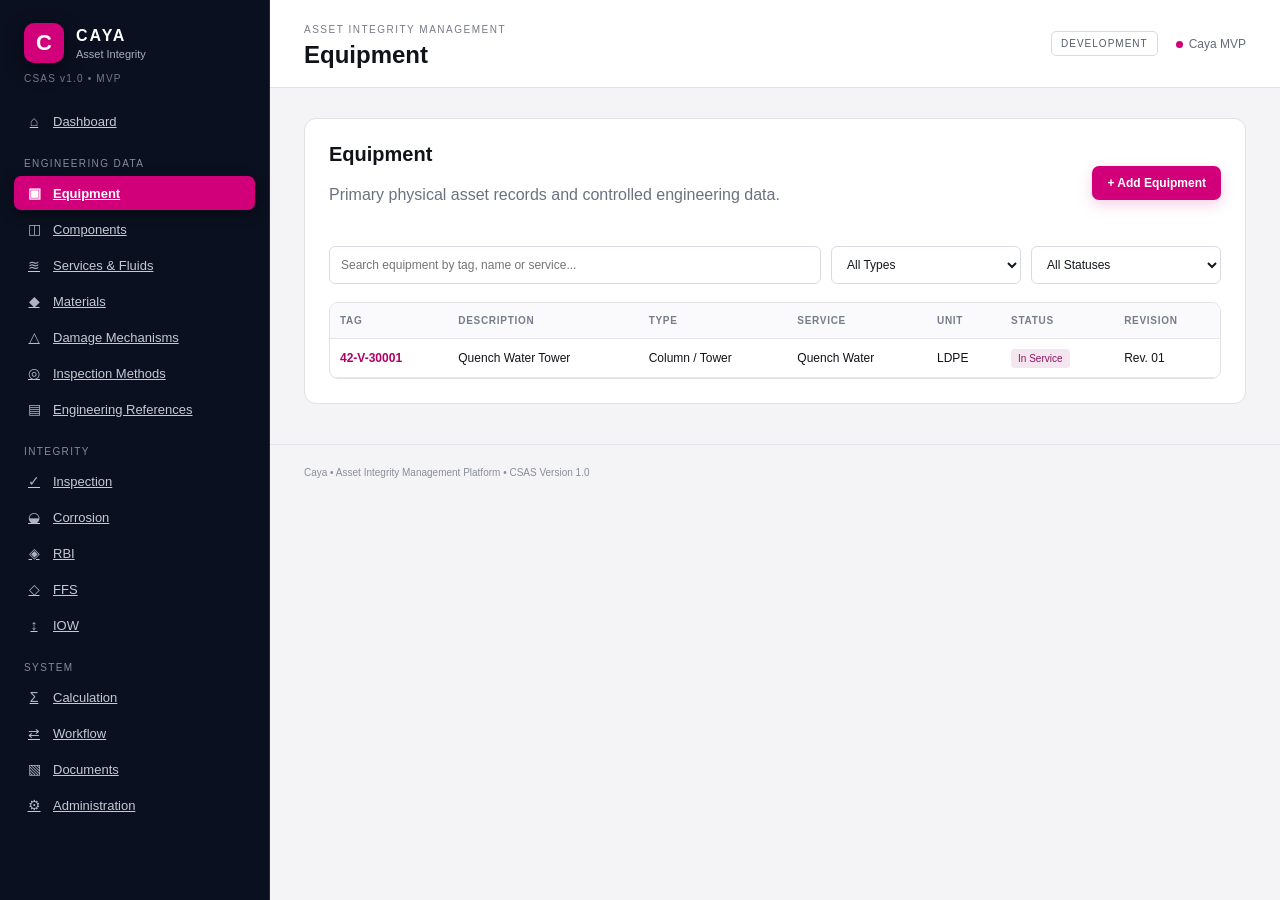
==== equipment.html @ 3cbda18f "Create standalone Equipment page for reliable navigation" ====
<!doctype html>
<html lang="en"><head><meta charset="UTF-8"><meta name="viewport" content="width=device-width,initial-scale=1.0"><title>Caya — Equipment</title><link rel="stylesheet" href="styles.css"></head>
<body><div class="app-shell">
<aside class="sidebar"><div class="brand"><div class="brand-mark">C</div><div><strong>CAYA</strong><span>Asset Integrity</span></div></div><div class="sidebar-caption">CSAS v1.0 • MVP</div>
<nav id="main-nav" aria-label="Main navigation">
<a class="nav-item" href="index.html"><span class="nav-icon">⌂</span>Dashboard</a><div class="nav-group">ENGINEERING DATA</div>
<a class="nav-item active" href="equipment.html"><span class="nav-icon">▣</span>Equipment</a>
<a class="nav-item" href="#"><span class="nav-icon">◫</span>Components</a><a class="nav-item" href="#"><span class="nav-icon">≋</span>Services &amp; Fluids</a><a class="nav-item" href="#"><span class="nav-icon">◆</span>Materials</a><a class="nav-item" href="#"><span class="nav-icon">△</span>Damage Mechanisms</a><a class="nav-item" href="#"><span class="nav-icon">◎</span>Inspection Methods</a><a class="nav-item" href="#"><span class="nav-icon">▤</span>Engineering References</a>
<div class="nav-group">INTEGRITY</div><a class="nav-item" href="#"><span class="nav-icon">✓</span>Inspection</a><a class="nav-item" href="#"><span class="nav-icon">◒</span>Corrosion</a><a class="nav-item" href="#"><span class="nav-icon">◈</span>RBI</a><a class="nav-item" href="#"><span class="nav-icon">◇</span>FFS</a><a class="nav-item" href="#"><span class="nav-icon">↕</span>IOW</a>
<div class="nav-group">SYSTEM</div><a class="nav-item" href="#"><span class="nav-icon">Σ</span>Calculation</a><a class="nav-item" href="#"><span class="nav-icon">⇄</span>Workflow</a><a class="nav-item" href="#"><span class="nav-icon">▧</span>Documents</a><a class="nav-item" href="#"><span class="nav-icon">⚙</span>Administration</a>
</nav></aside>
<main class="main-content"><header class="topbar"><div><span class="eyebrow">ASSET INTEGRITY MANAGEMENT</span><h1>Equipment</h1></div><div class="topbar-actions"><span class="environment">DEVELOPMENT</span><span class="topbar-status"><span class="status-dot"></span>Caya MVP</span></div></header>
<section class="content"><div class="page-panel equipment-page"><div class="equipment-header"><div><h2>Equipment</h2><p class="placeholder">Primary physical asset records and controlled engineering data.</p></div><button class="primary-btn" type="button" onclick="alert('Equipment page is working.')">+ Add Equipment</button></div>
<div class="equipment-toolbar"><input class="search-input" type="search" placeholder="Search equipment by tag, name or service..."><select class="filter-select"><option>All Types</option></select><select class="filter-select"><option>All Statuses</option></select></div>
<div class="table-wrap"><table class="data-table equipment-table"><thead><tr><th>Tag</th><th>Description</th><th>Type</th><th>Service</th><th>Unit</th><th>Status</th><th>Revision</th></tr></thead><tbody><tr><td><button class="link-btn" type="button" onclick="alert('Equipment record: 42-V-30001')">42-V-30001</button></td><td>Quench Water Tower</td><td>Column / Tower</td><td>Quench Water</td><td>LDPE</td><td><span class="status-badge">In Service</span></td><td>Rev. 01</td></tr></tbody></table></div></div></section>
<footer class="footer">Caya • Asset Integrity Management Platform • CSAS Version 1.0</footer></main></div></body></html>
---- styles.css ----
*{box-sizing:border-box}html{scroll-behavior:smooth}body{margin:0;font-family:Inter,Segoe UI,Arial,sans-serif;background:#f4f4f6;color:#111318}.app-shell{display:flex;min-height:100vh}.sidebar{width:270px;background:#0b1020;color:#e8e9ee;padding:20px 14px;position:fixed;inset:0 auto 0 0;overflow:auto;border-right:1px solid #242a3a}.brand{display:flex;align-items:center;gap:12px;padding:3px 10px 10px}.brand-mark{width:40px;height:40px;border-radius:10px;background:#d1007a;display:grid;place-items:center;color:#fff;font-weight:800;font-size:22px;box-shadow:0 6px 18px #050711}.brand strong,.brand span{display:block}.brand strong{letter-spacing:2px;color:#fff}.brand span{font-size:11px;color:#a9adbb;margin-top:3px}.sidebar-caption{margin:0 10px 20px;font-size:10px;letter-spacing:1.2px;color:#73798a}.nav-group{font-size:10px;letter-spacing:1.4px;color:#858b9b;margin:20px 10px 7px}.nav-item{display:flex;align-items:center;gap:10px;width:100%;border:0;background:transparent;color:#c6c9d2;text-align:left;padding:9px 11px;border-radius:7px;margin:2px 0;cursor:pointer;font-size:13px;transition:.15s}.nav-item:hover{background:#1a2033;color:#fff}.nav-item.active{background:#d1007a;color:#fff;font-weight:600;box-shadow:0 4px 12px #070a13}.nav-icon{width:18px;text-align:center;color:#aeb3c2;font-size:14px}.nav-item.active .nav-icon{color:#fff}.main-content{margin-left:270px;width:calc(100% - 270px);min-height:100vh}.topbar{height:88px;background:#fff;border-bottom:1px solid #e1e1e6;padding:18px 34px;display:flex;align-items:center;justify-content:space-between;position:sticky;top:0;z-index:5}.eyebrow{font-size:10px;letter-spacing:1.5px;color:#777b88}.topbar h1{margin:4px 0 0;font-size:24px;color:#111318}.topbar-actions{display:flex;align-items:center;gap:18px}.environment{font-size:10px;letter-spacing:1px;padding:6px 9px;border:1px solid #d9dbe1;border-radius:5px;color:#555b68}.topbar-status{font-size:12px;color:#666b77}.status-dot{display:inline-block;width:7px;height:7px;background:#d1007a;border-radius:50%;margin-right:6px}.content{padding:30px 34px;max-width:1500px}.hero{background:#fff;border:1px solid #e0e0e5;border-radius:12px;padding:28px;margin-bottom:22px;box-shadow:0 2px 8px rgba(17,19,24,.03)}.hero h2{margin:0 0 8px;font-size:22px}.hero p{margin:0;color:#666b77;line-height:1.6}.hero-meta{display:flex;gap:9px;flex-wrap:wrap;margin-top:18px}.chip{display:inline-flex;padding:6px 9px;border-radius:5px;background:#f3e6ef;color:#8f145f;font-size:11px}.cards{display:grid;grid-template-columns:repeat(4,1fr);gap:16px}.card{background:#fff;border:1px solid #e0e0e5;border-radius:10px;padding:19px}.card .label{font-size:10px;color:#777b88;text-transform:uppercase;letter-spacing:.8px}.card .value{font-size:28px;font-weight:700;margin-top:9px}.card .sub{font-size:11px;color:#858995;margin-top:5px}.section{margin-top:25px}.section h3{font-size:15px;margin:0 0 12px}.module-grid{display:grid;grid-template-columns:repeat(3,1fr);gap:14px}.module{background:#fff;border:1px solid #e0e0e5;border-radius:10px;padding:18px;cursor:pointer;transition:.15s}.module:hover{border-color:#d1007a;transform:translateY(-1px)}.module strong{display:block;margin-bottom:6px}.module span{font-size:12px;color:#6d7280;line-height:1.5}.module .module-code{display:block;font-size:10px;color:#d1007a;letter-spacing:1px;margin-bottom:9px}.page-panel{background:#fff;border:1px solid #e0e0e5;border-radius:12px;padding:24px}.page-panel h2{margin:0 0 7px;font-size:20px}.page-panel>p{margin:0}.placeholder{color:#6c717d;line-height:1.6}.section-grid{display:grid;grid-template-columns:2fr 1fr;gap:16px;margin-top:18px}.data-table{width:100%;border-collapse:collapse;font-size:12px}.data-table th,.data-table td{text-align:left;padding:12px 10px;border-bottom:1px solid #e6e6ea}.data-table th{font-size:10px;text-transform:uppercase;letter-spacing:.7px;color:#777c89;background:#fafafd}.empty-state{text-align:center;padding:45px 20px;color:#777d89;border:1px dashed #cfd2da;border-radius:9px;background:#fbfbfc}.footer{padding:22px 34px 30px;color:#8a8e99;font-size:10px;border-top:1px solid #e4e4e8;margin-top:10px}.workflow-line{display:flex;gap:0;flex-wrap:wrap;margin-top:15px}.workflow-step{padding:10px 12px;background:#f3f3f6;border:1px solid #dfe1e6;font-size:11px}.workflow-step:not(:last-child){border-right:0}.status-badge{font-size:10px;padding:4px 7px;border-radius:4px;background:#f3e6ef;color:#8f145f}.module-list{display:grid;grid-template-columns:repeat(2,1fr);gap:10px;margin-top:18px}.module-row{padding:13px;border:1px solid #e1e1e6;border-radius:8px;background:#fbfbfc}.module-row strong{font-size:12px}.module-row div{font-size:11px;color:#737884;margin-top:4px}@media(max-width:1000px){.sidebar{width:220px}.main-content{margin-left:220px;width:calc(100% - 220px)}.cards{grid-template-columns:repeat(2,1fr)}.module-grid{grid-template-columns:repeat(2,1fr)}}@media(max-width:700px){.sidebar{position:relative;width:100%;height:auto}.app-shell{display:block}.main-content{margin-left:0;width:100%}.topbar{position:relative}.cards,.module-grid,.module-list,.section-grid{grid-template-columns:1fr}.topbar-actions{display:none}.content{padding:20px}}.equipment-header,.form-header{display:flex;align-items:center;justify-content:space-between;gap:20px;margin-bottom:22px}.primary-btn,.secondary-btn{border:0;border-radius:7px;padding:10px 15px;font-size:12px;font-weight:600;cursor:pointer;transition:.15s}.primary-btn{background:#d1007a;color:#fff;box-shadow:0 5px 14px rgba(209,0,122,.18)}.primary-btn:hover{background:#a80061}.secondary-btn{background:#f1f1f4;color:#333743;border:1px solid #dddfe5}.secondary-btn:hover{background:#e8e8ed}.equipment-toolbar{display:grid;grid-template-columns:1fr 190px 190px;gap:10px;margin-bottom:18px}.search-input,.filter-select,.form-grid input,.form-grid select{width:100%;padding:10px 11px;border:1px solid #d9dbe2;border-radius:6px;background:#fff;color:#161820;font:inherit;font-size:12px;outline:none}.search-input:focus,.filter-select:focus,.form-grid input:focus,.form-grid select:focus{border-color:#d1007a;box-shadow:0 0 0 3px rgba(209,0,122,.08)}.table-wrap{overflow:auto;border:1px solid #e1e1e6;border-radius:9px}.equipment-table{min-width:760px}.equipment-table tbody tr:hover{background:#fcf4f9}.link-btn{background:none;border:0;padding:0;color:#b00066;font:inherit;font-weight:700;cursor:pointer}.form-section{border-top:1px solid #e6e6ea;padding:22px 0}.form-section:first-of-type{border-top:0}.form-section h3{margin:0 0 15px;font-size:13px}.form-grid{display:grid;grid-template-columns:repeat(3,1fr);gap:14px}.form-grid label{display:flex;flex-direction:column;gap:7px;font-size:11px;color:#656a76;font-weight:600}.form-grid label input,.form-grid label select{font-weight:400}.scope-grid{display:grid;grid-template-columns:repeat(3,1fr);gap:12px}.scope-grid>div{padding:15px;border:1px solid #e1e1e6;border-radius:8px;background:#fbfbfc}.scope-grid strong{font-size:12px}.scope-grid p{font-size:11px;color:#737884;line-height:1.5;margin:7px 0 0}.form-actions{display:flex;justify-content:flex-end;gap:10px;padding-top:22px}.detail-grid{display:grid;grid-template-columns:repeat(4,1fr);gap:12px}.detail-card{padding:15px;border:1px solid #e1e1e6;border-radius:8px;background:#fbfbfc}.detail-card span{display:block;font-size:10px;color:#7b808b;text-transform:uppercase;letter-spacing:.6px}.detail-card strong{display:block;margin-top:7px;font-size:13px}@media(max-width:900px){.equipment-toolbar{grid-template-columns:1fr}.form-grid,.scope-grid{grid-template-columns:1fr 1fr}.detail-grid{grid-template-columns:1fr 1fr}}@media(max-width:700px){.equipment-header,.form-header{align-items:flex-start;flex-direction:column}.form-grid,.scope-grid,.detail-grid{grid-template-columns:1fr}}
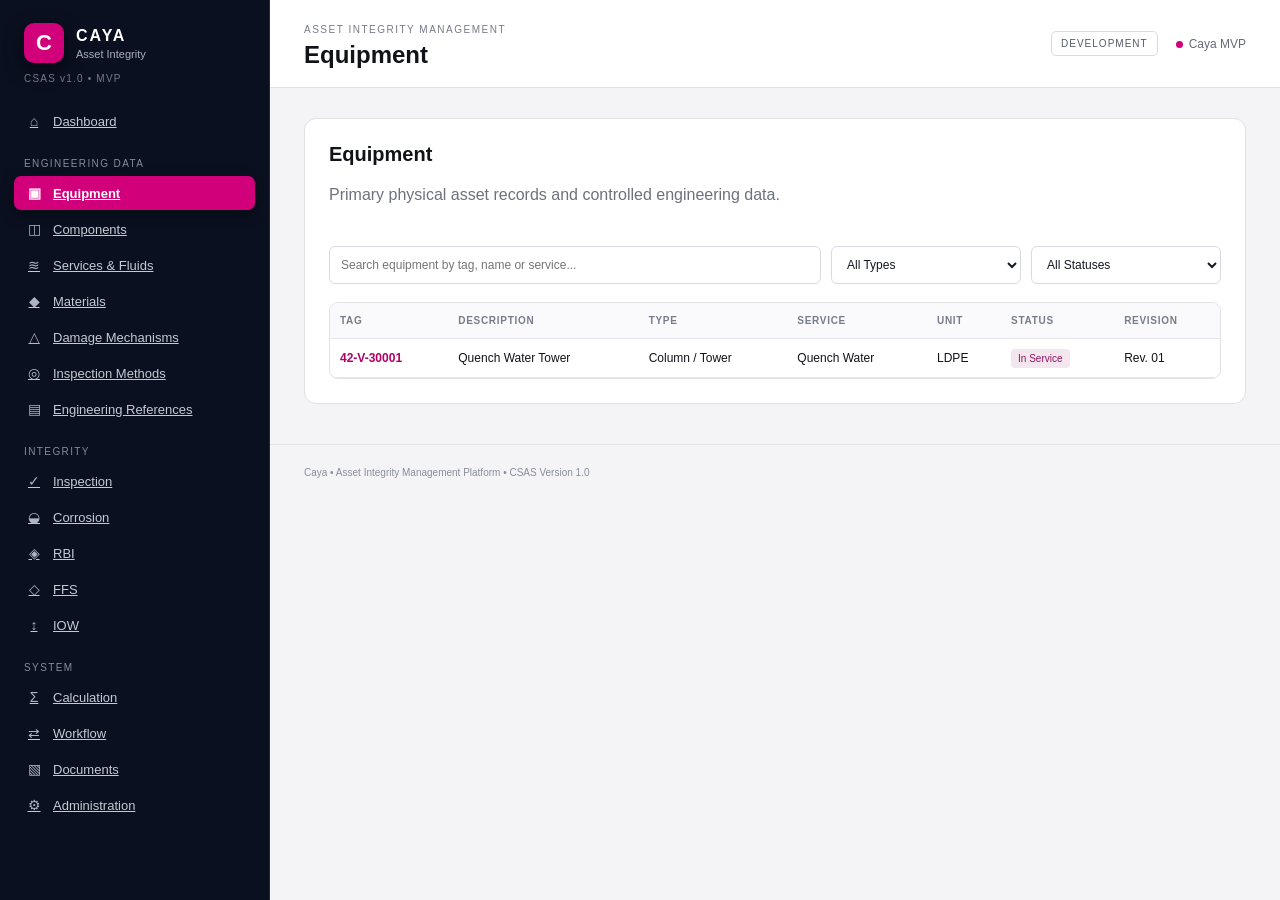
==== commit 4d2571b3: "Build equipment record tabs for sample equipment" ====
--- a/equipment.html
+++ b/equipment.html
@@ -1,5 +1,14 @@
 <!doctype html>
-<html lang="en"><head><meta charset="UTF-8"><meta name="viewport" content="width=device-width,initial-scale=1.0"><title>Caya — Equipment</title><link rel="stylesheet" href="styles.css"></head>
+<html lang="en"><head><meta charset="UTF-8"><meta name="viewport" content="width=device-width,initial-scale=1.0"><title>Caya — Equipment</title><link rel="stylesheet" href="styles.css">
+<style>
+.record-header{display:flex;justify-content:space-between;align-items:flex-start;gap:20px;margin-bottom:22px}
+.record-title{display:flex;align-items:center;gap:14px}.record-title h2{margin:0}.record-tag{font-family:monospace;background:#0b1020;color:#fff;padding:7px 11px;border-radius:6px}
+.record-meta{display:flex;flex-wrap:wrap;gap:8px;margin-top:9px}.meta-chip{border:1px solid #e5e7eb;background:#fff;border-radius:999px;padding:5px 10px;font-size:12px}.meta-chip strong{color:#0b1020}
+.tabs{display:flex;gap:4px;border-bottom:1px solid #e5e7eb;margin-bottom:20px;overflow:auto}.tab{border:0;background:transparent;padding:12px 16px;cursor:pointer;font-weight:600;color:#6b7280;white-space:nowrap;border-bottom:3px solid transparent}.tab.active{color:#d1007a;border-bottom-color:#d1007a}
+.tab-panel{display:none}.tab-panel.active{display:block}.section-title{display:flex;justify-content:space-between;align-items:center;margin-bottom:14px}.section-title h3{margin:0}.info-grid{display:grid;grid-template-columns:repeat(3,1fr);gap:14px}.info-card{border:1px solid #e5e7eb;border-radius:10px;padding:14px;background:#fff}.info-card label{display:block;font-size:11px;text-transform:uppercase;color:#6b7280;margin-bottom:6px}.info-card div{font-weight:600;color:#111827}.subsection{margin-top:22px}.subsection h4{margin:0 0 12px}.record-table{width:100%;border-collapse:collapse;background:#fff}.record-table th,.record-table td{padding:12px 10px;border-bottom:1px solid #e5e7eb;text-align:left;font-size:13px}.record-table th{font-size:11px;text-transform:uppercase;color:#6b7280;background:#f8fafc}.empty-note{padding:25px;border:1px dashed #d1d5db;border-radius:10px;color:#6b7280;background:#fafafa}.document-icon{font-size:18px;margin-right:7px}.back-btn{margin-bottom:16px}
+@media(max-width:900px){.info-grid{grid-template-columns:repeat(2,1fr)}.record-header{flex-direction:column}}
+@media(max-width:600px){.info-grid{grid-template-columns:1fr}}
+</style></head>
 <body><div class="app-shell">
 <aside class="sidebar"><div class="brand"><div class="brand-mark">C</div><div><strong>CAYA</strong><span>Asset Integrity</span></div></div><div class="sidebar-caption">CSAS v1.0 • MVP</div>
 <nav id="main-nav" aria-label="Main navigation">
@@ -10,7 +19,75 @@
 <div class="nav-group">SYSTEM</div><a class="nav-item" href="#"><span class="nav-icon">Σ</span>Calculation</a><a class="nav-item" href="#"><span class="nav-icon">⇄</span>Workflow</a><a class="nav-item" href="#"><span class="nav-icon">▧</span>Documents</a><a class="nav-item" href="#"><span class="nav-icon">⚙</span>Administration</a>
 </nav></aside>
 <main class="main-content"><header class="topbar"><div><span class="eyebrow">ASSET INTEGRITY MANAGEMENT</span><h1>Equipment</h1></div><div class="topbar-actions"><span class="environment">DEVELOPMENT</span><span class="topbar-status"><span class="status-dot"></span>Caya MVP</span></div></header>
-<section class="content"><div class="page-panel equipment-page"><div class="equipment-header"><div><h2>Equipment</h2><p class="placeholder">Primary physical asset records and controlled engineering data.</p></div><button class="primary-btn" type="button" onclick="alert('Equipment page is working.')">+ Add Equipment</button></div>
+<section class="content">
+
+<div id="equipment-list" class="page-panel equipment-page">
+<div class="equipment-header"><div><h2>Equipment</h2><p class="placeholder">Primary physical asset records and controlled engineering data.</p></div></div>
 <div class="equipment-toolbar"><input class="search-input" type="search" placeholder="Search equipment by tag, name or service..."><select class="filter-select"><option>All Types</option></select><select class="filter-select"><option>All Statuses</option></select></div>
-<div class="table-wrap"><table class="data-table equipment-table"><thead><tr><th>Tag</th><th>Description</th><th>Type</th><th>Service</th><th>Unit</th><th>Status</th><th>Revision</th></tr></thead><tbody><tr><td><button class="link-btn" type="button" onclick="alert('Equipment record: 42-V-30001')">42-V-30001</button></td><td>Quench Water Tower</td><td>Column / Tower</td><td>Quench Water</td><td>LDPE</td><td><span class="status-badge">In Service</span></td><td>Rev. 01</td></tr></tbody></table></div></div></section>
-<footer class="footer">Caya • Asset Integrity Management Platform • CSAS Version 1.0</footer></main></div></body></html>+<div class="table-wrap"><table class="data-table equipment-table"><thead><tr><th>Tag</th><th>Description</th><th>Type</th><th>Service</th><th>Unit</th><th>Status</th><th>Revision</th></tr></thead><tbody><tr><td><button class="link-btn" type="button" onclick="showRecord()">42-V-30001</button></td><td>Quench Water Tower</td><td>Column / Tower</td><td>Quench Water</td><td>LDPE</td><td><span class="status-badge">In Service</span></td><td>Rev. 01</td></tr></tbody></table></div>
+</div>
+
+<div id="equipment-record" class="page-panel equipment-page" style="display:none">
+<button class="secondary-btn back-btn" type="button" onclick="showList()">← Back to Equipment List</button>
+<div class="record-header"><div><div class="record-title"><span class="record-tag">42-V-30001</span><h2>Quench Water Tower</h2></div><div class="record-meta"><span class="meta-chip"><strong>Type:</strong> Column / Tower</span><span class="meta-chip"><strong>Unit:</strong> LDPE</span><span class="meta-chip"><strong>Status:</strong> In Service</span><span class="meta-chip"><strong>Revision:</strong> 01</span></div></div></div>
+
+<div class="tabs" role="tablist">
+<button class="tab active" onclick="openTab('basic',this)">Basic Information</button>
+<button class="tab" onclick="openTab('details',this)">Equipment Details</button>
+<button class="tab" onclick="openTab('inspection',this)">Inspection History</button>
+<button class="tab" onclick="openTab('rbi',this)">RBI Assessments</button>
+<button class="tab" onclick="openTab('documents',this)">Documents</button>
+</div>
+
+<div id="basic" class="tab-panel active">
+<div class="section-title"><h3>Basic Information</h3></div>
+<div class="info-grid">
+<div class="info-card"><label>Equipment Tag</label><div>42-V-30001</div></div><div class="info-card"><label>Equipment Name</label><div>Quench Water Tower</div></div><div class="info-card"><label>Equipment Type</label><div>Column / Tower</div></div>
+<div class="info-card"><label>Plant / Unit</label><div>LDPE</div></div><div class="info-card"><label>Area</label><div>Quench Section</div></div><div class="info-card"><label>Service / Fluid</label><div>Quench Water</div></div>
+<div class="info-card"><label>Equipment Status</label><div>In Service</div></div><div class="info-card"><label>Manufacturer</label><div>Sample Manufacturer</div></div><div class="info-card"><label>Manufacturer Serial No.</label><div>QWT-30001</div></div>
+<div class="info-card"><label>Year of Manufacture</label><div>2018</div></div><div class="info-card"><label>Installation Date</label><div>2019</div></div><div class="info-card"><label>Commissioning Date</label><div>2019</div></div>
+</div></div>
+
+<div id="details" class="tab-panel">
+<div class="section-title"><h3>Equipment Details</h3></div>
+<div class="subsection"><h4>Operating Conditions</h4><div class="info-grid"><div class="info-card"><label>Operating Temperature</label><div>85 °C</div></div><div class="info-card"><label>Operating Pressure</label><div>3.5 barg</div></div><div class="info-card"><label>Service State</label><div>Continuous Service</div></div></div></div>
+<div class="subsection"><h4>Design Conditions</h4><div class="info-grid"><div class="info-card"><label>Design Temperature</label><div>120 °C</div></div><div class="info-card"><label>Design Pressure</label><div>6 barg</div></div><div class="info-card"><label>Design Code</label><div>ASME Section VIII</div></div></div></div>
+<div class="subsection"><h4>Process / Environment Indicators</h4><div class="info-grid"><div class="info-card"><label>H₂S</label><div>Not Reported</div></div><div class="info-card"><label>CO₂</label><div>Not Reported</div></div><div class="info-card"><label>Chloride</label><div>150 ppm</div></div><div class="info-card"><label>Water</label><div>Present</div></div><div class="info-card"><label>Amine</label><div>None</div></div><div class="info-card"><label>Steam</label><div>None</div></div></div></div>
+<div class="subsection"><h4>Engineering Scope</h4><div class="info-grid"><div class="info-card"><label>Material</label><div>Carbon Steel</div></div><div class="info-card"><label>Nominal Thickness</label><div>10 mm</div></div><div class="info-card"><label>Insulation</label><div>Insulated</div></div><div class="info-card"><label>Corrosion Loop</label><div>QL-01</div></div><div class="info-card"><label>Components</label><div>Shell, Head, Nozzles</div></div><div class="info-card"><label>Initial Damage Mechanisms</label><div>General Corrosion / CUI</div></div></div></div>
+</div>
+
+<div id="inspection" class="tab-panel">
+<div class="section-title"><h3>Inspection History</h3></div>
+<table class="record-table"><thead><tr><th>Date</th><th>Inspection Type</th><th>Method</th><th>Finding</th><th>Report No.</th><th>Status</th></tr></thead><tbody>
+<tr><td>2025-11-18</td><td>External Inspection</td><td>VT</td><td>Coating condition acceptable; no significant external damage observed.</td><td>INS-42-V-30001-25-01</td><td>Completed</td></tr>
+<tr><td>2024-10-12</td><td>UT Thickness Measurement</td><td>UTWT</td><td>Thickness readings within acceptable range; monitoring continued.</td><td>INS-42-V-30001-24-02</td><td>Completed</td></tr>
+<tr><td>2023-09-05</td><td>Internal Inspection</td><td>VT + UT</td><td>Internal surfaces visually acceptable with localized corrosion indications.</td><td>INS-42-V-30001-23-03</td><td>Completed</td></tr>
+</tbody></table>
+</div>
+
+<div id="rbi" class="tab-panel">
+<div class="section-title"><h3>RBI Assessments</h3></div>
+<table class="record-table"><thead><tr><th>RBI No.</th><th>Revision</th><th>Assessment Date</th><th>PoF</th><th>CoF</th><th>Risk</th><th>Inspection Interval</th><th>Status</th></tr></thead><tbody>
+<tr><td>RBI-42-V-30001</td><td>Rev. 01</td><td>2024-11-20</td><td>2</td><td>3</td><td>Medium</td><td>60 months</td><td>Current</td></tr>
+<tr><td>RBI-42-V-30001</td><td>Rev. 00</td><td>2021-10-14</td><td>2</td><td>3</td><td>Medium</td><td>60 months</td><td>Superseded</td></tr>
+</tbody></table>
+</div>
+
+<div id="documents" class="tab-panel">
+<div class="section-title"><h3>Equipment Documents</h3></div>
+<table class="record-table"><thead><tr><th>Document No.</th><th>Document Type</th><th>Revision</th><th>Date</th><th>Description</th><th>File</th></tr></thead><tbody>
+<tr><td>P-ID-42-V-30001</td><td><span class="document-icon">▧</span>P&amp;ID</td><td>04</td><td>2025-03-10</td><td>Process and instrumentation diagram</td><td>Sample_P&amp;ID.pdf</td></tr>
+<tr><td>DS-42-V-30001</td><td><span class="document-icon">▧</span>Datasheet</td><td>03</td><td>2019-06-15</td><td>Equipment datasheet</td><td>42-V-30001_Datasheet.pdf</td></tr>
+<tr><td>DWG-42-V-30001</td><td><span class="document-icon">▧</span>GA Drawing</td><td>02</td><td>2019-05-22</td><td>General arrangement drawing</td><td>42-V-30001_GA.pdf</td></tr>
+<tr><td>RBI-42-V-30001</td><td><span class="document-icon">▧</span>RBI Report</td><td>01</td><td>2024-11-20</td><td>Current RBI assessment report</td><td>RBI_42-V-30001_Rev01.pdf</td></tr>
+<tr><td>INS-42-V-30001-25-01</td><td><span class="document-icon">▧</span>Inspection Report</td><td>00</td><td>2025-11-18</td><td>External inspection report</td><td>Inspection_2025.pdf</td></tr>
+</tbody></table>
+</div>
+</div>
+</section>
+<footer class="footer">Caya • Asset Integrity Management Platform • CSAS Version 1.0</footer></main></div>
+<script>
+function showRecord(){document.getElementById('equipment-list').style.display='none';document.getElementById('equipment-record').style.display='block';window.scrollTo(0,0)}
+function showList(){document.getElementById('equipment-record').style.display='none';document.getElementById('equipment-list').style.display='block';window.scrollTo(0,0)}
+function openTab(id,button){document.querySelectorAll('.tab-panel').forEach(p=>p.classList.remove('active'));document.querySelectorAll('.tab').forEach(b=>b.classList.remove('active'));document.getElementById(id).classList.add('active');button.classList.add('active')}
+</script></body></html>
